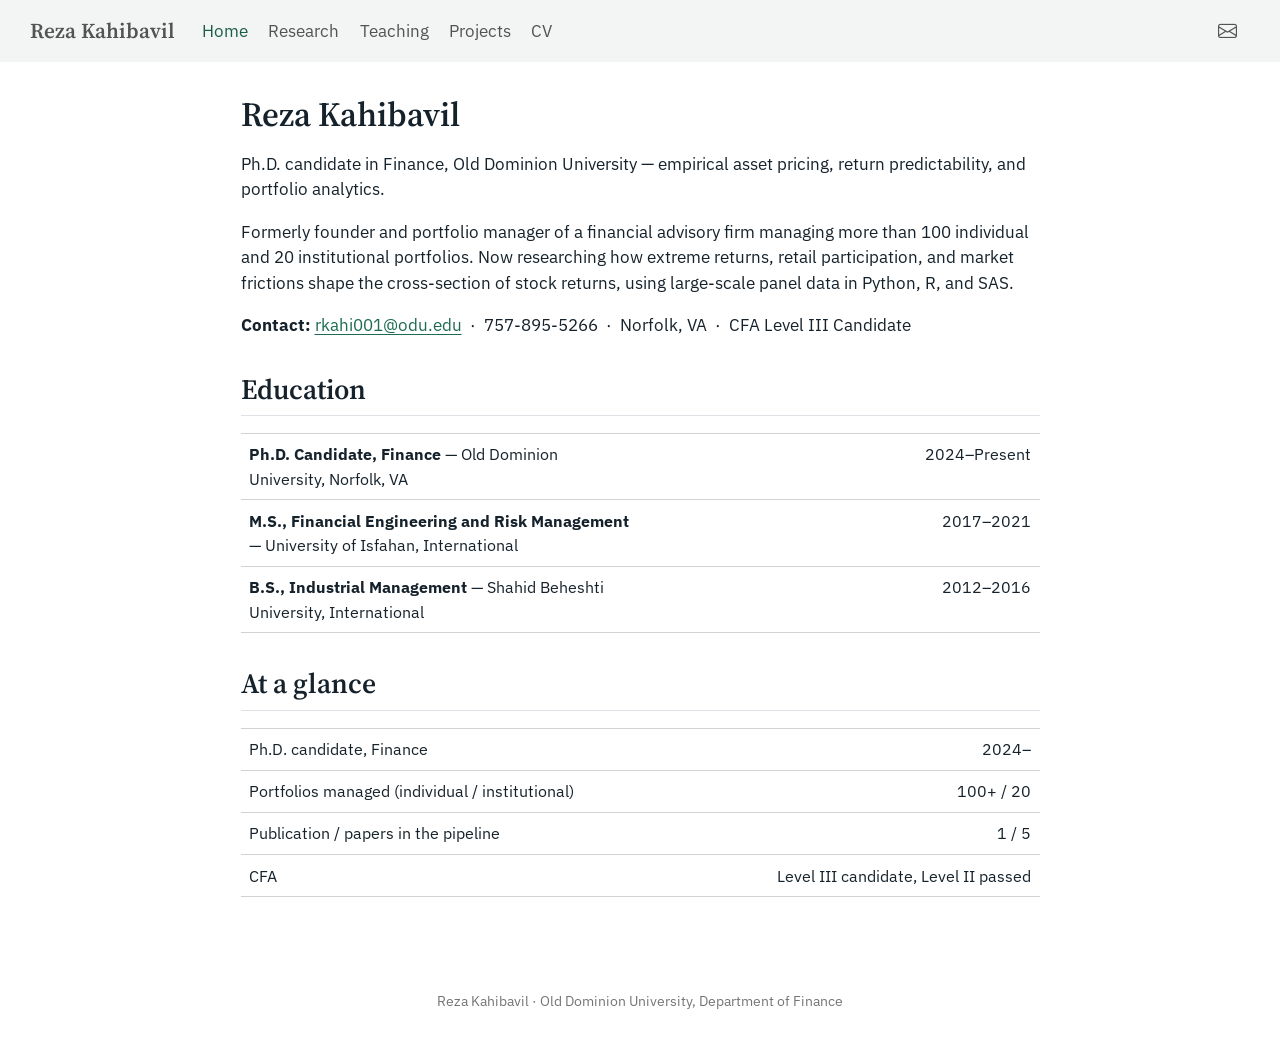
==== docs/index.html @ f3b3a1b4 "Initial site" ====
<!DOCTYPE html>
<html xmlns="http://www.w3.org/1999/xhtml" lang="en" xml:lang="en"><head>

<meta charset="utf-8">
<meta name="generator" content="quarto-1.10.18">

<meta name="viewport" content="width=device-width, initial-scale=1.0, user-scalable=yes">


<title>Reza Kahibavil</title>
<style>
/* Default styles provided by pandoc.
** See https://pandoc.org/MANUAL.html#variables-for-html for config info.
*/
span.smallcaps{font-variant: small-caps;}
div.columns{display: flex; gap: 1.5em;}
div.column{flex: auto;}
@media screen {
div.columns{gap: min(4vw, 1.5em);}
div.column{overflow-x: auto;}
}
div.hanging-indent{margin-left: 1.5em; text-indent: -1.5em;}
ul.task-list{list-style: none;}
ul.task-list li input[type="checkbox"] {
  width: 0.8em;
  margin: 0 0.8em 0.2em -1em; /* quarto-specific, see https://github.com/quarto-dev/quarto-cli/issues/4556 */ 
  vertical-align: middle;
}
</style>


<script src="site_libs/quarto-nav/quarto-nav.js"></script>
<script src="site_libs/quarto-nav/headroom.min.js"></script>
<script src="site_libs/clipboard/clipboard.min.js"></script>
<script src="site_libs/quarto-search/autocomplete.umd.js"></script>
<script src="site_libs/quarto-search/fuse.min.js"></script>
<script src="site_libs/quarto-search/quarto-search.js"></script>
<meta name="quarto:offset" content="./">
<script src="site_libs/quarto-html/quarto.js" type="module"></script>
<script src="site_libs/quarto-html/tabsets/tabsets.js" type="module"></script>
<script src="site_libs/quarto-html/popper.min.js"></script>
<script src="site_libs/quarto-html/tippy.umd.min.js"></script>
<script src="site_libs/quarto-html/anchor.min.js"></script>
<link href="site_libs/quarto-html/tippy.css" rel="stylesheet">
<link href="site_libs/quarto-html/quarto-syntax-highlighting-64a204ab8560d761af7679ceaba22944.css" rel="stylesheet" id="quarto-text-highlighting-styles">
<script src="site_libs/bootstrap/bootstrap.min.js"></script>
<link href="site_libs/bootstrap/bootstrap-icons.css" rel="stylesheet">
<link href="site_libs/bootstrap/bootstrap-29c59671ffebfe2203b3266ad9037d25.min.css" rel="stylesheet" append-hash="true" id="quarto-bootstrap" data-mode="light">
<script id="quarto-search-options" type="application/json">{
  "location": "navbar",
  "copy-button": false,
  "collapse-after": 3,
  "panel-placement": "end",
  "type": "overlay",
  "limit": 50,
  "keyboard-shortcut": [
    "f",
    "/",
    "s"
  ],
  "show-item-context": false,
  "language": {
    "search-no-results-text": "No results",
    "search-matching-documents-text": "matching documents",
    "search-copy-link-title": "Copy link to search",
    "search-hide-matches-text": "Hide additional matches",
    "search-more-match-text": "more match in this document",
    "search-more-matches-text": "more matches in this document",
    "search-clear-button-title": "Clear",
    "search-text-placeholder": "",
    "search-detached-cancel-button-title": "Cancel",
    "search-submit-button-title": "Submit",
    "search-label": "Search"
  }
}</script>


</head>

<body class="nav-fixed fullcontent quarto-light">

<div id="quarto-search-results"></div>
  <header id="quarto-header" class="headroom fixed-top">
    <nav class="navbar navbar-expand-lg " data-bs-theme="dark">
      <div class="navbar-container container-fluid">
      <div class="navbar-brand-container mx-auto">
    <a class="navbar-brand" href="./index.html">
    <span class="navbar-title">Reza Kahibavil</span>
    </a>
  </div>
            <div id="quarto-search" class="" title="Search"></div>
          <button class="navbar-toggler" type="button" data-bs-toggle="collapse" data-bs-target="#navbarCollapse" aria-controls="navbarCollapse" role="menu" aria-expanded="false" aria-label="Toggle navigation" onclick="if (window.quartoToggleHeadroom) { window.quartoToggleHeadroom(); }">
  <span class="navbar-toggler-icon"></span>
</button>
          <div class="collapse navbar-collapse" id="navbarCollapse">
            <ul class="navbar-nav navbar-nav-scroll me-auto">
  <li class="nav-item">
    <a class="nav-link active" href="./index.html" aria-current="page"> 
<span class="menu-text">Home</span></a>
  </li>  
  <li class="nav-item">
    <a class="nav-link" href="./research.html"> 
<span class="menu-text">Research</span></a>
  </li>  
  <li class="nav-item">
    <a class="nav-link" href="./teaching.html"> 
<span class="menu-text">Teaching</span></a>
  </li>  
  <li class="nav-item">
    <a class="nav-link" href="./projects.html"> 
<span class="menu-text">Projects</span></a>
  </li>  
  <li class="nav-item">
    <a class="nav-link" href="./cv.html"> 
<span class="menu-text">CV</span></a>
  </li>  
</ul>
            <ul class="navbar-nav navbar-nav-scroll ms-auto">
  <li class="nav-item compact">
    <a class="nav-link" href="mailto:rkahi001@odu.edu"> <i class="bi bi-envelope" role="img" aria-label="Email">
</i> 
<span class="menu-text"></span></a>
  </li>  
</ul>
          </div> <!-- /navcollapse -->
            <div class="quarto-navbar-tools">
</div>
      </div> <!-- /container-fluid -->
    </nav>
</header>
<!-- content -->
<div id="quarto-content" class="quarto-container page-columns page-rows-contents page-layout-article page-navbar">
<!-- sidebar -->
<!-- margin-sidebar -->
    
<!-- main -->
<main class="content" id="quarto-document-content">

<header id="title-block-header" class="quarto-title-block default">
<div class="quarto-title">
<h1 class="title">Reza Kahibavil</h1>
</div>



<div class="quarto-title-meta">

    
  
    
  </div>
  


</header>


<p>Ph.D.&nbsp;candidate in Finance, Old Dominion University — empirical asset pricing, return predictability, and portfolio analytics.</p>
<p>Formerly founder and portfolio manager of a financial advisory firm managing more than 100 individual and 20 institutional portfolios. Now researching how extreme returns, retail participation, and market frictions shape the cross-section of stock returns, using large-scale panel data in Python, R, and SAS.</p>
<p><strong>Contact:</strong> <a href="mailto:rkahi001@odu.edu">rkahi001@odu.edu</a> &nbsp;·&nbsp; 757-895-5266 &nbsp;·&nbsp; Norfolk, VA &nbsp;·&nbsp; CFA Level III Candidate</p>
<section id="education" class="level2">
<h2 class="anchored" data-anchor-id="education">Education</h2>
<table class="ledger-table caption-top table">
<colgroup>
<col style="width: 50%">
<col style="width: 50%">
</colgroup>
<tbody>
<tr class="odd">
<td style="text-align: left;"><strong>Ph.D.&nbsp;Candidate, Finance</strong> — Old Dominion University, Norfolk, VA</td>
<td style="text-align: right;">2024–Present</td>
</tr>
<tr class="even">
<td style="text-align: left;"><strong>M.S., Financial Engineering and Risk Management</strong> — University of Isfahan, International</td>
<td style="text-align: right;">2017–2021</td>
</tr>
<tr class="odd">
<td style="text-align: left;"><strong>B.S., Industrial Management</strong> — Shahid Beheshti University, International</td>
<td style="text-align: right;">2012–2016</td>
</tr>
</tbody>
</table>
</section>
<section id="at-a-glance" class="level2">
<h2 class="anchored" data-anchor-id="at-a-glance">At a glance</h2>
<table class="ledger-table caption-top table">
<tbody>
<tr class="odd">
<td style="text-align: left;">Ph.D.&nbsp;candidate, Finance</td>
<td style="text-align: right;">2024–</td>
</tr>
<tr class="even">
<td style="text-align: left;">Portfolios managed (individual / institutional)</td>
<td style="text-align: right;">100+ / 20</td>
</tr>
<tr class="odd">
<td style="text-align: left;">Publication / papers in the pipeline</td>
<td style="text-align: right;">1 / 5</td>
</tr>
<tr class="even">
<td style="text-align: left;">CFA</td>
<td style="text-align: right;">Level III candidate, Level II passed</td>
</tr>
</tbody>
</table>


</section>

</main> <!-- /main -->
<script id="quarto-html-after-body" type="application/javascript">
  window.document.addEventListener("DOMContentLoaded", function (event) {
    const icon = "";
    const anchorJS = new window.AnchorJS();
    anchorJS.options = {
      placement: 'right',
      icon: icon
    };
    anchorJS.add('.anchored');
    const isCodeAnnotation = (el) => {
      for (const clz of el.classList) {
        if (clz.startsWith('code-annotation-')) {                     
          return true;
        }
      }
      return false;
    }
    const onCopySuccess = function(e) {
      // button target
      const button = e.trigger;
      // don't keep focus
      button.blur();
      // flash "checked"
      button.classList.add('code-copy-button-checked');
      var currentTitle = button.getAttribute("title");
      button.setAttribute("title", "Copied!");
      let tooltip;
      if (window.bootstrap) {
        button.setAttribute("data-bs-toggle", "tooltip");
        button.setAttribute("data-bs-placement", "left");
        button.setAttribute("data-bs-title", "Copied!");
        tooltip = new bootstrap.Tooltip(button, 
          { trigger: "manual", 
            customClass: "code-copy-button-tooltip",
            offset: [0, -8]});
        tooltip.show();    
      }
      setTimeout(function() {
        if (tooltip) {
          tooltip.hide();
          button.removeAttribute("data-bs-title");
          button.removeAttribute("data-bs-toggle");
          button.removeAttribute("data-bs-placement");
        }
        button.setAttribute("title", currentTitle);
        button.classList.remove('code-copy-button-checked');
      }, 1000);
      // clear code selection
      e.clearSelection();
    }
    const getTextToCopy = function(trigger) {
      const outerScaffold = trigger.parentElement.cloneNode(true);
      const codeEl = outerScaffold.querySelector('code');
      for (const childEl of codeEl.children) {
        if (isCodeAnnotation(childEl)) {
          childEl.remove();
        }
      }
      return codeEl.innerText;
    }
    const clipboard = new window.ClipboardJS('.code-copy-button:not([data-in-quarto-modal])', {
      text: getTextToCopy
    });
    clipboard.on('success', onCopySuccess);
    if (window.document.getElementById('quarto-embedded-source-code-modal')) {
      const clipboardModal = new window.ClipboardJS('.code-copy-button[data-in-quarto-modal]', {
        text: getTextToCopy,
        container: window.document.getElementById('quarto-embedded-source-code-modal')
      });
      clipboardModal.on('success', onCopySuccess);
    }
      var localhostRegex = new RegExp(/^(?:http|https):\/\/localhost\:?[0-9]*\//);
      var mailtoRegex = new RegExp(/^mailto:/);
        var filterRegex = new RegExp("https:\/\/YOUR-GITHUB-USERNAME\.github\.io\/YOUR-REPO-NAME\/");
      var isInternal = (href) => {
          return filterRegex.test(href) || localhostRegex.test(href) || mailtoRegex.test(href);
      }
      // Inspect non-navigation links and adorn them if external
     var links = window.document.querySelectorAll('a[href]:not(.nav-link):not(.navbar-brand):not(.toc-action):not(.sidebar-link):not(.sidebar-item-toggle):not(.pagination-link):not(.no-external):not([aria-hidden]):not(.dropdown-item):not(.quarto-navigation-tool):not(.about-link)');
      for (var i=0; i<links.length; i++) {
        const link = links[i];
        if (!isInternal(link.href)) {
          // undo the damage that might have been done by quarto-nav.js in the case of
          // links that we want to consider external
          if (link.dataset.originalHref !== undefined) {
            link.href = link.dataset.originalHref;
          }
            // target, if specified
            link.setAttribute("target", "_blank");
            if (link.getAttribute("rel") === null) {
              link.setAttribute("rel", "noopener");
            }
        }
      }
    function tippyHover(el, contentFn, onTriggerFn, onUntriggerFn) {
      const config = {
        allowHTML: true,
        maxWidth: 500,
        delay: 100,
        arrow: false,
        appendTo: function(el) {
            return el.parentElement;
        },
        interactive: true,
        interactiveBorder: 10,
        theme: 'quarto',
        placement: 'bottom-start',
      };
      if (contentFn) {
        config.content = contentFn;
      }
      if (onTriggerFn) {
        config.onTrigger = onTriggerFn;
      }
      if (onUntriggerFn) {
        config.onUntrigger = onUntriggerFn;
      }
      window.tippy(el, config); 
    }
    const noterefs = window.document.querySelectorAll('a[role="doc-noteref"]');
    for (var i=0; i<noterefs.length; i++) {
      const ref = noterefs[i];
      tippyHover(ref, function() {
        // use id or data attribute instead here
        let href = ref.getAttribute('data-footnote-href') || ref.getAttribute('href');
        try { href = new URL(href).hash; } catch {}
        const id = href.replace(/^#\/?/, "");
        const note = window.document.getElementById(id);
        if (note) {
          return note.innerHTML;
        } else {
          return "";
        }
      });
    }
    const xrefs = window.document.querySelectorAll('a.quarto-xref');
    const processXRef = (id, note) => {
      // Strip column container classes
      const stripColumnClz = (el) => {
        el.classList.remove("page-full", "page-columns");
        if (el.children) {
          for (const child of el.children) {
            stripColumnClz(child);
          }
        }
      }
      stripColumnClz(note)
      if (id === null || id.startsWith('sec-')) {
        // Special case sections, only their first couple elements
        const container = document.createElement("div");
        if (note.children && note.children.length > 2) {
          container.appendChild(note.children[0].cloneNode(true));
          for (let i = 1; i < note.children.length; i++) {
            const child = note.children[i];
            if (child.tagName === "P" && child.innerText === "") {
              continue;
            } else {
              container.appendChild(child.cloneNode(true));
              break;
            }
          }
          if (window.Quarto?.typesetMath) {
            window.Quarto.typesetMath(container);
          }
          return container.innerHTML
        } else {
          if (window.Quarto?.typesetMath) {
            window.Quarto.typesetMath(note);
          }
          return note.innerHTML;
        }
      } else {
        // Remove any anchor links if they are present
        const anchorLink = note.querySelector('a.anchorjs-link');
        if (anchorLink) {
          anchorLink.remove();
        }
        if (window.Quarto?.typesetMath) {
          window.Quarto.typesetMath(note);
        }
        if (note.classList.contains("callout")) {
          return note.outerHTML;
        } else {
          return note.innerHTML;
        }
      }
    }
    for (var i=0; i<xrefs.length; i++) {
      const xref = xrefs[i];
      tippyHover(xref, undefined, function(instance) {
        instance.disable();
        let url = xref.getAttribute('href');
        let hash = undefined; 
        if (url.startsWith('#')) {
          hash = url;
        } else {
          try { hash = new URL(url).hash; } catch {}
        }
        if (hash) {
          const id = hash.replace(/^#\/?/, "");
          const note = window.document.getElementById(id);
          if (note !== null) {
            try {
              const html = processXRef(id, note.cloneNode(true));
              instance.setContent(html);
            } finally {
              instance.enable();
              instance.show();
            }
          } else {
            // See if we can fetch this
            fetch(url.split('#')[0])
            .then(res => res.text())
            .then(html => {
              const parser = new DOMParser();
              const htmlDoc = parser.parseFromString(html, "text/html");
              const note = htmlDoc.getElementById(id);
              if (note !== null) {
                const html = processXRef(id, note);
                instance.setContent(html);
              } 
            }).finally(() => {
              instance.enable();
              instance.show();
            });
          }
        } else {
          // See if we can fetch a full url (with no hash to target)
          // This is a special case and we should probably do some content thinning / targeting
          fetch(url)
          .then(res => res.text())
          .then(html => {
            const parser = new DOMParser();
            const htmlDoc = parser.parseFromString(html, "text/html");
            const note = htmlDoc.querySelector('main.content');
            if (note !== null) {
              // This should only happen for chapter cross references
              // (since there is no id in the URL)
              // remove the first header
              if (note.children.length > 0 && note.children[0].tagName === "HEADER") {
                note.children[0].remove();
              }
              const html = processXRef(null, note);
              instance.setContent(html);
            } 
          }).finally(() => {
            instance.enable();
            instance.show();
          });
        }
      }, function(instance) {
      });
    }
        let selectedAnnoteEl;
        const selectorForAnnotation = ( cell, annotation) => {
          let cellAttr = 'data-code-cell="' + cell + '"';
          let lineAttr = 'data-code-annotation="' +  annotation + '"';
          const selector = 'span[' + cellAttr + '][' + lineAttr + ']';
          return selector;
        }
        const selectCodeLines = (annoteEl) => {
          const doc = window.document;
          const targetCell = annoteEl.getAttribute("data-target-cell");
          const targetAnnotation = annoteEl.getAttribute("data-target-annotation");
          const annoteSpan = window.document.querySelector(selectorForAnnotation(targetCell, targetAnnotation));
          const lines = annoteSpan.getAttribute("data-code-lines").split(",");
          const lineIds = lines.map((line) => {
            return targetCell + "-" + line;
          })
          let top = null;
          let height = null;
          let parent = null;
          if (lineIds.length > 0) {
              //compute the position of the single el (top and bottom and make a div)
              const el = window.document.getElementById(lineIds[0]);
              top = el.offsetTop;
              height = el.offsetHeight;
              parent = el.parentElement.parentElement;
            if (lineIds.length > 1) {
              const lastEl = window.document.getElementById(lineIds[lineIds.length - 1]);
              const bottom = lastEl.offsetTop + lastEl.offsetHeight;
              height = bottom - top;
            }
            if (top !== null && height !== null && parent !== null) {
              // cook up a div (if necessary) and position it 
              let div = window.document.getElementById("code-annotation-line-highlight");
              if (div === null) {
                div = window.document.createElement("div");
                div.setAttribute("id", "code-annotation-line-highlight");
                div.style.position = 'absolute';
                parent.appendChild(div);
              }
              div.style.top = top - 2 + "px";
              div.style.height = height + 4 + "px";
              div.style.left = 0;
              let gutterDiv = window.document.getElementById("code-annotation-line-highlight-gutter");
              if (gutterDiv === null) {
                gutterDiv = window.document.createElement("div");
                gutterDiv.setAttribute("id", "code-annotation-line-highlight-gutter");
                gutterDiv.style.position = 'absolute';
                const codeCell = window.document.getElementById(targetCell);
                const gutter = codeCell.querySelector('.code-annotation-gutter');
                gutter.appendChild(gutterDiv);
              }
              gutterDiv.style.top = top - 2 + "px";
              gutterDiv.style.height = height + 4 + "px";
            }
            selectedAnnoteEl = annoteEl;
          }
        };
        const unselectCodeLines = () => {
          const elementsIds = ["code-annotation-line-highlight", "code-annotation-line-highlight-gutter"];
          elementsIds.forEach((elId) => {
            const div = window.document.getElementById(elId);
            if (div) {
              div.remove();
            }
          });
          selectedAnnoteEl = undefined;
        };
          // Handle positioning of the toggle
      window.addEventListener(
        "resize",
        throttle(() => {
          elRect = undefined;
          if (selectedAnnoteEl) {
            selectCodeLines(selectedAnnoteEl);
          }
        }, 10)
      );
      function throttle(fn, ms) {
      let throttle = false;
      let timer;
        return (...args) => {
          if(!throttle) { // first call gets through
              fn.apply(this, args);
              throttle = true;
          } else { // all the others get throttled
              if(timer) clearTimeout(timer); // cancel #2
              timer = setTimeout(() => {
                fn.apply(this, args);
                timer = throttle = false;
              }, ms);
          }
        };
      }
        // Attach click handler to the DT
        const annoteDls = window.document.querySelectorAll('dt[data-target-cell]');
        for (const annoteDlNode of annoteDls) {
          annoteDlNode.addEventListener('click', (event) => {
            const clickedEl = event.target;
            if (clickedEl !== selectedAnnoteEl) {
              unselectCodeLines();
              const activeEl = window.document.querySelector('dt[data-target-cell].code-annotation-active');
              if (activeEl) {
                activeEl.classList.remove('code-annotation-active');
              }
              selectCodeLines(clickedEl);
              clickedEl.classList.add('code-annotation-active');
            } else {
              // Unselect the line
              unselectCodeLines();
              clickedEl.classList.remove('code-annotation-active');
            }
          });
        }
    const findCites = (el) => {
      const parentEl = el.parentElement;
      if (parentEl) {
        const cites = parentEl.dataset.cites;
        if (cites) {
          return {
            el,
            cites: cites.split(' ')
          };
        } else {
          return findCites(el.parentElement)
        }
      } else {
        return undefined;
      }
    };
    var bibliorefs = window.document.querySelectorAll('a[role="doc-biblioref"]');
    for (var i=0; i<bibliorefs.length; i++) {
      const ref = bibliorefs[i];
      const citeInfo = findCites(ref);
      if (citeInfo) {
        tippyHover(citeInfo.el, function() {
          var popup = window.document.createElement('div');
          citeInfo.cites.forEach(function(cite) {
            var citeDiv = window.document.createElement('div');
            citeDiv.classList.add('hanging-indent');
            citeDiv.classList.add('csl-entry');
            var biblioDiv = window.document.getElementById('ref-' + cite);
            if (biblioDiv) {
              citeDiv.innerHTML = biblioDiv.innerHTML;
            }
            popup.appendChild(citeDiv);
          });
          return popup.innerHTML;
        });
      }
    }
  });
  </script>
</div> <!-- /content -->
<footer class="footer">
  <div class="nav-footer">
    <div class="nav-footer-left">
      &nbsp;
    </div>   
    <div class="nav-footer-center">
<p>Reza Kahibavil · Old Dominion University, Department of Finance</p>
</div>
    <div class="nav-footer-right">
      &nbsp;
    </div>
  </div>
</footer>




</body></html>
---- docs/site_libs/quarto-html/tippy.css ----
.tippy-box[data-animation=fade][data-state=hidden]{opacity:0}[data-tippy-root]{max-width:calc(100vw - 10px)}.tippy-box{position:relative;background-color:#333;color:#fff;border-radius:4px;font-size:14px;line-height:1.4;white-space:normal;outline:0;transition-property:transform,visibility,opacity}.tippy-box[data-placement^=top]>.tippy-arrow{bottom:0}.tippy-box[data-placement^=top]>.tippy-arrow:before{bottom:-7px;left:0;border-width:8px 8px 0;border-top-color:initial;transform-origin:center top}.tippy-box[data-placement^=bottom]>.tippy-arrow{top:0}.tippy-box[data-placement^=bottom]>.tippy-arrow:before{top:-7px;left:0;border-width:0 8px 8px;border-bottom-color:initial;transform-origin:center bottom}.tippy-box[data-placement^=left]>.tippy-arrow{right:0}.tippy-box[data-placement^=left]>.tippy-arrow:before{border-width:8px 0 8px 8px;border-left-color:initial;right:-7px;transform-origin:center left}.tippy-box[data-placement^=right]>.tippy-arrow{left:0}.tippy-box[data-placement^=right]>.tippy-arrow:before{left:-7px;border-width:8px 8px 8px 0;border-right-color:initial;transform-origin:center right}.tippy-box[data-inertia][data-state=visible]{transition-timing-function:cubic-bezier(.54,1.5,.38,1.11)}.tippy-arrow{width:16px;height:16px;color:#333}.tippy-arrow:before{content:"";position:absolute;border-color:transparent;border-style:solid}.tippy-content{position:relative;padding:5px 9px;z-index:1}
---- docs/site_libs/quarto-html/quarto-syntax-highlighting-64a204ab8560d761af7679ceaba22944.css ----
/* quarto syntax highlight colors */
:root {
  --quarto-hl-ot-color: #003B4F;
  --quarto-hl-at-color: #657422;
  --quarto-hl-ss-color: #20794D;
  --quarto-hl-an-color: #5E5E5E;
  --quarto-hl-fu-color: #4758AB;
  --quarto-hl-st-color: #20794D;
  --quarto-hl-cf-color: #003B4F;
  --quarto-hl-op-color: #5E5E5E;
  --quarto-hl-er-color: #AD0000;
  --quarto-hl-bn-color: #AD0000;
  --quarto-hl-al-color: #AD0000;
  --quarto-hl-va-color: #111111;
  --quarto-hl-bu-color: inherit;
  --quarto-hl-ex-color: inherit;
  --quarto-hl-pp-color: #AD0000;
  --quarto-hl-in-color: #5E5E5E;
  --quarto-hl-vs-color: #20794D;
  --quarto-hl-wa-color: #5E5E5E;
  --quarto-hl-do-color: #5E5E5E;
  --quarto-hl-im-color: #00769E;
  --quarto-hl-ch-color: #20794D;
  --quarto-hl-dt-color: #AD0000;
  --quarto-hl-fl-color: #AD0000;
  --quarto-hl-co-color: #5E5E5E;
  --quarto-hl-cv-color: #5E5E5E;
  --quarto-hl-cn-color: #8f5902;
  --quarto-hl-sc-color: #5E5E5E;
  --quarto-hl-dv-color: #AD0000;
  --quarto-hl-kw-color: #003B4F;
}

/* other quarto variables */
:root {
  --quarto-font-monospace: SFMono-Regular, Menlo, Monaco, Consolas, "Liberation Mono", "Courier New", monospace;
}

/* syntax highlight based on Pandoc's rules */
pre > code.sourceCode > span {
  color: #003B4F;
}

code.sourceCode > span {
  color: #003B4F;
}

div.sourceCode,
div.sourceCode pre.sourceCode {
  color: #003B4F;
}

/* Normal */
code span {
  color: #003B4F;
}

/* Alert */
code span.al {
  color: #AD0000;
  font-style: inherit;
}

/* Annotation */
code span.an {
  color: #5E5E5E;
  font-style: inherit;
}

/* Attribute */
code span.at {
  color: #657422;
  font-style: inherit;
}

/* BaseN */
code span.bn {
  color: #AD0000;
  font-style: inherit;
}

/* BuiltIn */
code span.bu {
  font-style: inherit;
}

/* ControlFlow */
code span.cf {
  color: #003B4F;
  font-weight: bold;
  font-style: inherit;
}

/* Char */
code span.ch {
  color: #20794D;
  font-style: inherit;
}

/* Constant */
code span.cn {
  color: #8f5902;
  font-style: inherit;
}

/* Comment */
code span.co {
  color: #5E5E5E;
  font-style: inherit;
}

/* CommentVar */
code span.cv {
  color: #5E5E5E;
  font-style: italic;
}

/* Documentation */
code span.do {
  color: #5E5E5E;
  font-style: italic;
}

/* DataType */
code span.dt {
  color: #AD0000;
  font-style: inherit;
}

/* DecVal */
code span.dv {
  color: #AD0000;
  font-style: inherit;
}

/* Error */
code span.er {
  color: #AD0000;
  font-style: inherit;
}

/* Extension */
code span.ex {
  font-style: inherit;
}

/* Float */
code span.fl {
  color: #AD0000;
  font-style: inherit;
}

/* Function */
code span.fu {
  color: #4758AB;
  font-style: inherit;
}

/* Import */
code span.im {
  color: #00769E;
  font-style: inherit;
}

/* Information */
code span.in {
  color: #5E5E5E;
  font-style: inherit;
}

/* Keyword */
code span.kw {
  color: #003B4F;
  font-weight: bold;
  font-style: inherit;
}

/* Operator */
code span.op {
  color: #5E5E5E;
  font-style: inherit;
}

/* Other */
code span.ot {
  color: #003B4F;
  font-style: inherit;
}

/* Preprocessor */
code span.pp {
  color: #AD0000;
  font-style: inherit;
}

/* SpecialChar */
code span.sc {
  color: #5E5E5E;
  font-style: inherit;
}

/* SpecialString */
code span.ss {
  color: #20794D;
  font-style: inherit;
}

/* String */
code span.st {
  color: #20794D;
  font-style: inherit;
}

/* Variable */
code span.va {
  color: #111111;
  font-style: inherit;
}

/* VerbatimString */
code span.vs {
  color: #20794D;
  font-style: inherit;
}

/* Warning */
code span.wa {
  color: #5E5E5E;
  font-style: italic;
}

.prevent-inlining {
  content: "</";
}

/*# sourceMappingURL=9d8d5bb603a83b8298b89080a598c93b.css.map */
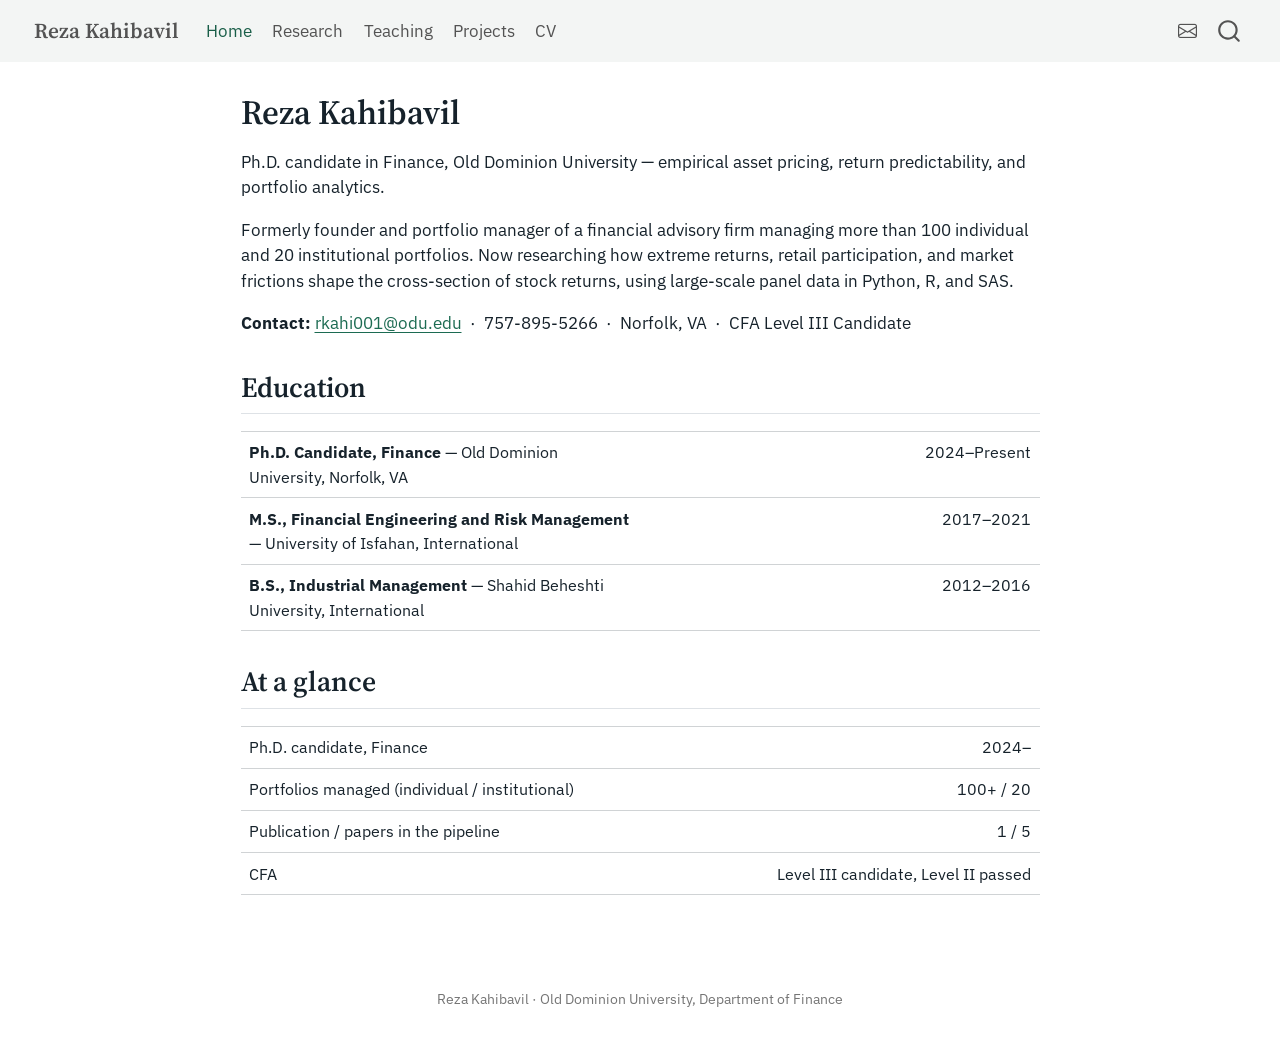
==== commit 922f368f: "describe what you added" ====
--- a/docs/index.html
+++ b/docs/index.html
@@ -2,23 +2,17 @@
 <html xmlns="http://www.w3.org/1999/xhtml" lang="en" xml:lang="en"><head>
 
 <meta charset="utf-8">
-<meta name="generator" content="quarto-1.10.18">
+<meta name="generator" content="quarto-1.8.24">
 
 <meta name="viewport" content="width=device-width, initial-scale=1.0, user-scalable=yes">
 
 
 <title>Reza Kahibavil</title>
 <style>
-/* Default styles provided by pandoc.
-** See https://pandoc.org/MANUAL.html#variables-for-html for config info.
-*/
+code{white-space: pre-wrap;}
 span.smallcaps{font-variant: small-caps;}
-div.columns{display: flex; gap: 1.5em;}
-div.column{flex: auto;}
-@media screen {
-div.columns{gap: min(4vw, 1.5em);}
-div.column{overflow-x: auto;}
-}
+div.columns{display: flex; gap: min(4vw, 1.5em);}
+div.column{flex: auto; overflow-x: auto;}
 div.hanging-indent{margin-left: 1.5em; text-indent: -1.5em;}
 ul.task-list{list-style: none;}
 ul.task-list li input[type="checkbox"] {
@@ -38,14 +32,15 @@
 <meta name="quarto:offset" content="./">
 <script src="site_libs/quarto-html/quarto.js" type="module"></script>
 <script src="site_libs/quarto-html/tabsets/tabsets.js" type="module"></script>
+<script src="site_libs/quarto-html/axe/axe-check.js" type="module"></script>
 <script src="site_libs/quarto-html/popper.min.js"></script>
 <script src="site_libs/quarto-html/tippy.umd.min.js"></script>
 <script src="site_libs/quarto-html/anchor.min.js"></script>
 <link href="site_libs/quarto-html/tippy.css" rel="stylesheet">
-<link href="site_libs/quarto-html/quarto-syntax-highlighting-64a204ab8560d761af7679ceaba22944.css" rel="stylesheet" id="quarto-text-highlighting-styles">
+<link href="site_libs/quarto-html/quarto-syntax-highlighting-dc55a5b9e770e841cd82e46aadbfb9b0.css" rel="stylesheet" id="quarto-text-highlighting-styles">
 <script src="site_libs/bootstrap/bootstrap.min.js"></script>
 <link href="site_libs/bootstrap/bootstrap-icons.css" rel="stylesheet">
-<link href="site_libs/bootstrap/bootstrap-29c59671ffebfe2203b3266ad9037d25.min.css" rel="stylesheet" append-hash="true" id="quarto-bootstrap" data-mode="light">
+<link href="site_libs/bootstrap/bootstrap-ebd883e054d9a2021d182822232bf3bd.min.css" rel="stylesheet" append-hash="true" id="quarto-bootstrap" data-mode="light">
 <script id="quarto-search-options" type="application/json">{
   "location": "navbar",
   "copy-button": false,
@@ -84,6 +79,8 @@
     <nav class="navbar navbar-expand-lg " data-bs-theme="dark">
       <div class="navbar-container container-fluid">
       <div class="navbar-brand-container mx-auto">
+    <a href="./index.html" class="navbar-brand navbar-brand-logo">
+    </a>
     <a class="navbar-brand" href="./index.html">
     <span class="navbar-title">Reza Kahibavil</span>
     </a>
--- a/docs/site_libs/quarto-html/quarto-syntax-highlighting-dc55a5b9e770e841cd82e46aadbfb9b0.css
+++ b/docs/site_libs/quarto-html/quarto-syntax-highlighting-dc55a5b9e770e841cd82e46aadbfb9b0.css
@@ -0,0 +1,236 @@
+/* quarto syntax highlight colors */
+:root {
+  --quarto-hl-ot-color: #003B4F;
+  --quarto-hl-at-color: #657422;
+  --quarto-hl-ss-color: #20794D;
+  --quarto-hl-an-color: #5E5E5E;
+  --quarto-hl-fu-color: #4758AB;
+  --quarto-hl-st-color: #20794D;
+  --quarto-hl-cf-color: #003B4F;
+  --quarto-hl-op-color: #5E5E5E;
+  --quarto-hl-er-color: #AD0000;
+  --quarto-hl-bn-color: #AD0000;
+  --quarto-hl-al-color: #AD0000;
+  --quarto-hl-va-color: #111111;
+  --quarto-hl-bu-color: inherit;
+  --quarto-hl-ex-color: inherit;
+  --quarto-hl-pp-color: #AD0000;
+  --quarto-hl-in-color: #5E5E5E;
+  --quarto-hl-vs-color: #20794D;
+  --quarto-hl-wa-color: #5E5E5E;
+  --quarto-hl-do-color: #5E5E5E;
+  --quarto-hl-im-color: #00769E;
+  --quarto-hl-ch-color: #20794D;
+  --quarto-hl-dt-color: #AD0000;
+  --quarto-hl-fl-color: #AD0000;
+  --quarto-hl-co-color: #5E5E5E;
+  --quarto-hl-cv-color: #5E5E5E;
+  --quarto-hl-cn-color: #8f5902;
+  --quarto-hl-sc-color: #5E5E5E;
+  --quarto-hl-dv-color: #AD0000;
+  --quarto-hl-kw-color: #003B4F;
+}
+
+/* other quarto variables */
+:root {
+  --quarto-font-monospace: SFMono-Regular, Menlo, Monaco, Consolas, "Liberation Mono", "Courier New", monospace;
+}
+
+/* syntax highlight based on Pandoc's rules */
+pre > code.sourceCode > span {
+  color: #003B4F;
+}
+
+code.sourceCode > span {
+  color: #003B4F;
+}
+
+div.sourceCode,
+div.sourceCode pre.sourceCode {
+  color: #003B4F;
+}
+
+/* Normal */
+code span {
+  color: #003B4F;
+}
+
+/* Alert */
+code span.al {
+  color: #AD0000;
+  font-style: inherit;
+}
+
+/* Annotation */
+code span.an {
+  color: #5E5E5E;
+  font-style: inherit;
+}
+
+/* Attribute */
+code span.at {
+  color: #657422;
+  font-style: inherit;
+}
+
+/* BaseN */
+code span.bn {
+  color: #AD0000;
+  font-style: inherit;
+}
+
+/* BuiltIn */
+code span.bu {
+  font-style: inherit;
+}
+
+/* ControlFlow */
+code span.cf {
+  color: #003B4F;
+  font-weight: bold;
+  font-style: inherit;
+}
+
+/* Char */
+code span.ch {
+  color: #20794D;
+  font-style: inherit;
+}
+
+/* Constant */
+code span.cn {
+  color: #8f5902;
+  font-style: inherit;
+}
+
+/* Comment */
+code span.co {
+  color: #5E5E5E;
+  font-style: inherit;
+}
+
+/* CommentVar */
+code span.cv {
+  color: #5E5E5E;
+  font-style: italic;
+}
+
+/* Documentation */
+code span.do {
+  color: #5E5E5E;
+  font-style: italic;
+}
+
+/* DataType */
+code span.dt {
+  color: #AD0000;
+  font-style: inherit;
+}
+
+/* DecVal */
+code span.dv {
+  color: #AD0000;
+  font-style: inherit;
+}
+
+/* Error */
+code span.er {
+  color: #AD0000;
+  font-style: inherit;
+}
+
+/* Extension */
+code span.ex {
+  font-style: inherit;
+}
+
+/* Float */
+code span.fl {
+  color: #AD0000;
+  font-style: inherit;
+}
+
+/* Function */
+code span.fu {
+  color: #4758AB;
+  font-style: inherit;
+}
+
+/* Import */
+code span.im {
+  color: #00769E;
+  font-style: inherit;
+}
+
+/* Information */
+code span.in {
+  color: #5E5E5E;
+  font-style: inherit;
+}
+
+/* Keyword */
+code span.kw {
+  color: #003B4F;
+  font-weight: bold;
+  font-style: inherit;
+}
+
+/* Operator */
+code span.op {
+  color: #5E5E5E;
+  font-style: inherit;
+}
+
+/* Other */
+code span.ot {
+  color: #003B4F;
+  font-style: inherit;
+}
+
+/* Preprocessor */
+code span.pp {
+  color: #AD0000;
+  font-style: inherit;
+}
+
+/* SpecialChar */
+code span.sc {
+  color: #5E5E5E;
+  font-style: inherit;
+}
+
+/* SpecialString */
+code span.ss {
+  color: #20794D;
+  font-style: inherit;
+}
+
+/* String */
+code span.st {
+  color: #20794D;
+  font-style: inherit;
+}
+
+/* Variable */
+code span.va {
+  color: #111111;
+  font-style: inherit;
+}
+
+/* VerbatimString */
+code span.vs {
+  color: #20794D;
+  font-style: inherit;
+}
+
+/* Warning */
+code span.wa {
+  color: #5E5E5E;
+  font-style: italic;
+}
+
+.prevent-inlining {
+  content: "</";
+}
+
+/*# sourceMappingURL=21f0b8dca5c347bd0a806dc2ce2adfe3.css.map */
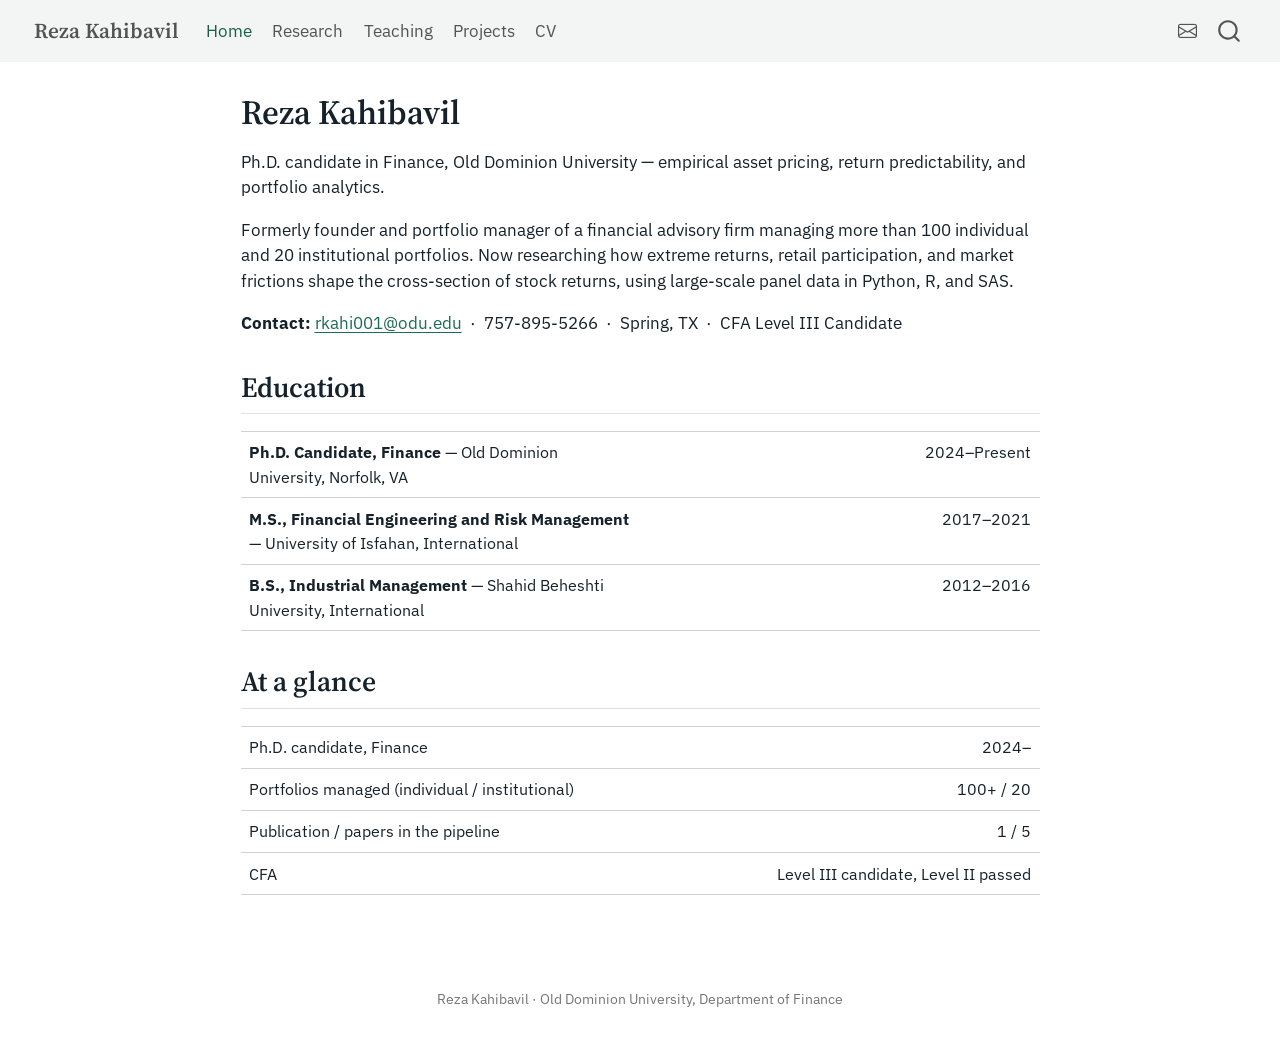
==== commit 999147fe: "Add papers with abstracts, chapters 10 and 12, syllabus" ====
--- a/docs/index.html
+++ b/docs/index.html
@@ -40,7 +40,7 @@
 <link href="site_libs/quarto-html/quarto-syntax-highlighting-dc55a5b9e770e841cd82e46aadbfb9b0.css" rel="stylesheet" id="quarto-text-highlighting-styles">
 <script src="site_libs/bootstrap/bootstrap.min.js"></script>
 <link href="site_libs/bootstrap/bootstrap-icons.css" rel="stylesheet">
-<link href="site_libs/bootstrap/bootstrap-ebd883e054d9a2021d182822232bf3bd.min.css" rel="stylesheet" append-hash="true" id="quarto-bootstrap" data-mode="light">
+<link href="site_libs/bootstrap/bootstrap-ba076bffc1203888888d5429547e9f0f.min.css" rel="stylesheet" append-hash="true" id="quarto-bootstrap" data-mode="light">
 <script id="quarto-search-options" type="application/json">{
   "location": "navbar",
   "copy-button": false,
@@ -154,7 +154,7 @@
 
 <p>Ph.D.&nbsp;candidate in Finance, Old Dominion University — empirical asset pricing, return predictability, and portfolio analytics.</p>
 <p>Formerly founder and portfolio manager of a financial advisory firm managing more than 100 individual and 20 institutional portfolios. Now researching how extreme returns, retail participation, and market frictions shape the cross-section of stock returns, using large-scale panel data in Python, R, and SAS.</p>
-<p><strong>Contact:</strong> <a href="mailto:rkahi001@odu.edu">rkahi001@odu.edu</a> &nbsp;·&nbsp; 757-895-5266 &nbsp;·&nbsp; Norfolk, VA &nbsp;·&nbsp; CFA Level III Candidate</p>
+<p><strong>Contact:</strong> <a href="mailto:rkahi001@odu.edu">rkahi001@odu.edu</a> &nbsp;·&nbsp; 757-895-5266 &nbsp;·&nbsp; Spring, TX &nbsp;·&nbsp; CFA Level III Candidate</p>
 <section id="education" class="level2">
 <h2 class="anchored" data-anchor-id="education">Education</h2>
 <table class="ledger-table caption-top table">
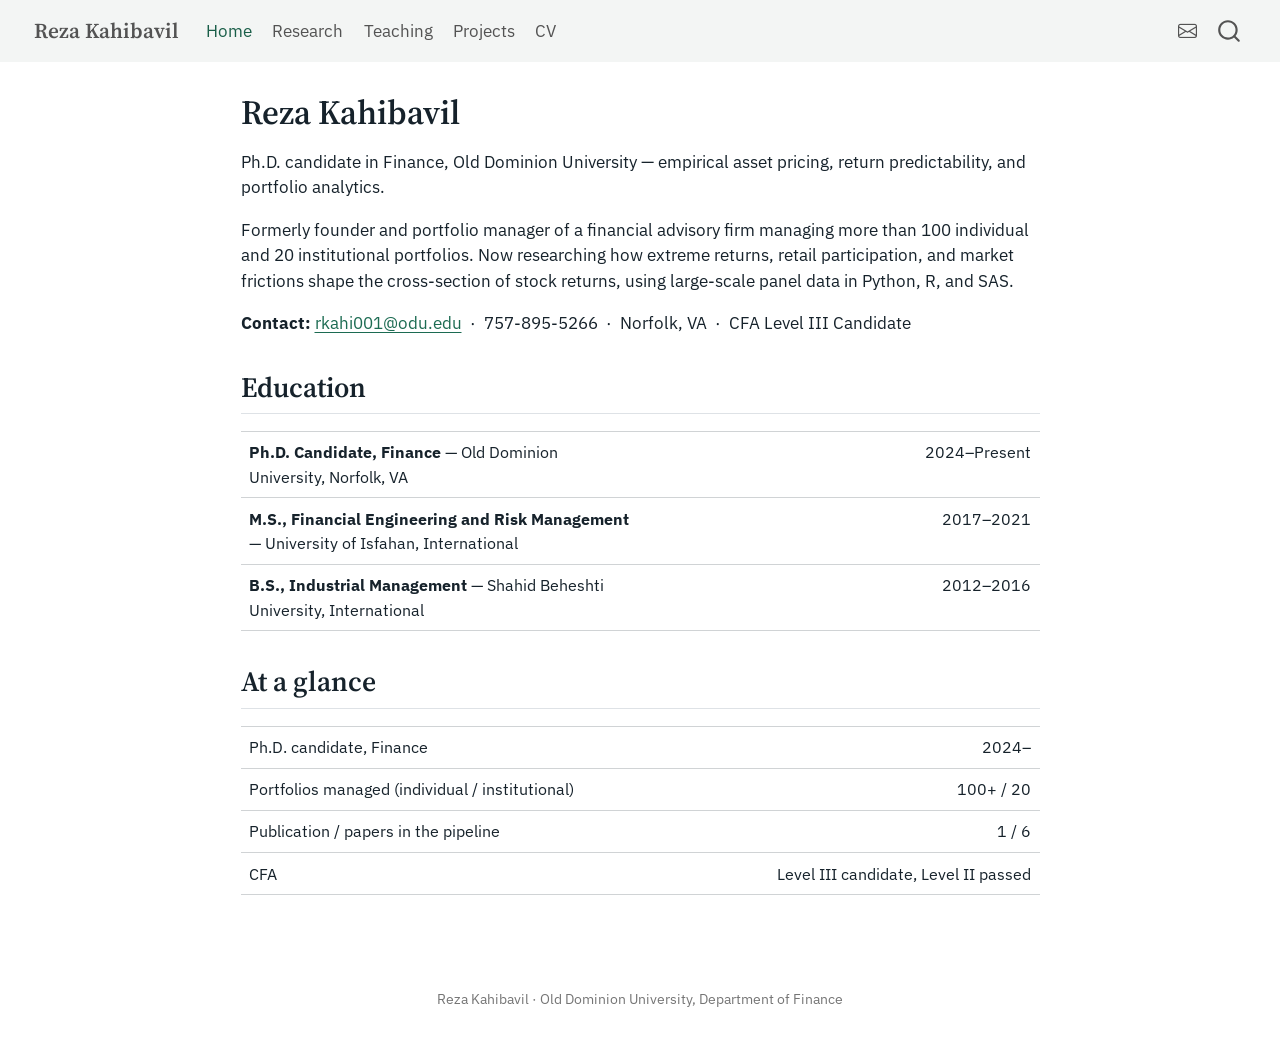
==== commit 6156ae5e: "Real resume download, social preview tags, favicon" ====
--- a/docs/index.html
+++ b/docs/index.html
@@ -30,6 +30,7 @@
 <script src="site_libs/quarto-search/fuse.min.js"></script>
 <script src="site_libs/quarto-search/quarto-search.js"></script>
 <meta name="quarto:offset" content="./">
+<link href="./assets/favicon.svg" rel="icon" type="image/svg+xml">
 <script src="site_libs/quarto-html/quarto.js" type="module"></script>
 <script src="site_libs/quarto-html/tabsets/tabsets.js" type="module"></script>
 <script src="site_libs/quarto-html/axe/axe-check.js" type="module"></script>
@@ -70,6 +71,12 @@
 }</script>
 
 
+<meta property="og:title" content="Reza Kahibavil">
+<meta property="og:description" content="Ph.D.&nbsp;candidate in Finance at Old Dominion University — empirical asset pricing, return predictability, and portfolio analytics.">
+<meta property="og:site_name" content="Reza Kahibavil">
+<meta name="twitter:title" content="Reza Kahibavil">
+<meta name="twitter:description" content="Ph.D.&nbsp;candidate in Finance at Old Dominion University — empirical asset pricing, return predictability, and portfolio analytics.">
+<meta name="twitter:card" content="summary">
 </head>
 
 <body class="nav-fixed fullcontent quarto-light">
@@ -154,7 +161,7 @@
 
 <p>Ph.D.&nbsp;candidate in Finance, Old Dominion University — empirical asset pricing, return predictability, and portfolio analytics.</p>
 <p>Formerly founder and portfolio manager of a financial advisory firm managing more than 100 individual and 20 institutional portfolios. Now researching how extreme returns, retail participation, and market frictions shape the cross-section of stock returns, using large-scale panel data in Python, R, and SAS.</p>
-<p><strong>Contact:</strong> <a href="mailto:rkahi001@odu.edu">rkahi001@odu.edu</a> &nbsp;·&nbsp; 757-895-5266 &nbsp;·&nbsp; Spring, TX &nbsp;·&nbsp; CFA Level III Candidate</p>
+<p><strong>Contact:</strong> <a href="mailto:rkahi001@odu.edu">rkahi001@odu.edu</a> &nbsp;·&nbsp; 757-895-5266 &nbsp;·&nbsp; Norfolk, VA &nbsp;·&nbsp; CFA Level III Candidate</p>
 <section id="education" class="level2">
 <h2 class="anchored" data-anchor-id="education">Education</h2>
 <table class="ledger-table caption-top table">
@@ -192,7 +199,7 @@
 </tr>
 <tr class="odd">
 <td style="text-align: left;">Publication / papers in the pipeline</td>
-<td style="text-align: right;">1 / 5</td>
+<td style="text-align: right;">1 / 6</td>
 </tr>
 <tr class="even">
 <td style="text-align: left;">CFA</td>
@@ -278,7 +285,7 @@
     }
       var localhostRegex = new RegExp(/^(?:http|https):\/\/localhost\:?[0-9]*\//);
       var mailtoRegex = new RegExp(/^mailto:/);
-        var filterRegex = new RegExp("https:\/\/YOUR-GITHUB-USERNAME\.github\.io\/YOUR-REPO-NAME\/");
+        var filterRegex = new RegExp("https:\/\/rezzza93\.github\.io\/Reza_Site\/");
       var isInternal = (href) => {
           return filterRegex.test(href) || localhostRegex.test(href) || mailtoRegex.test(href);
       }
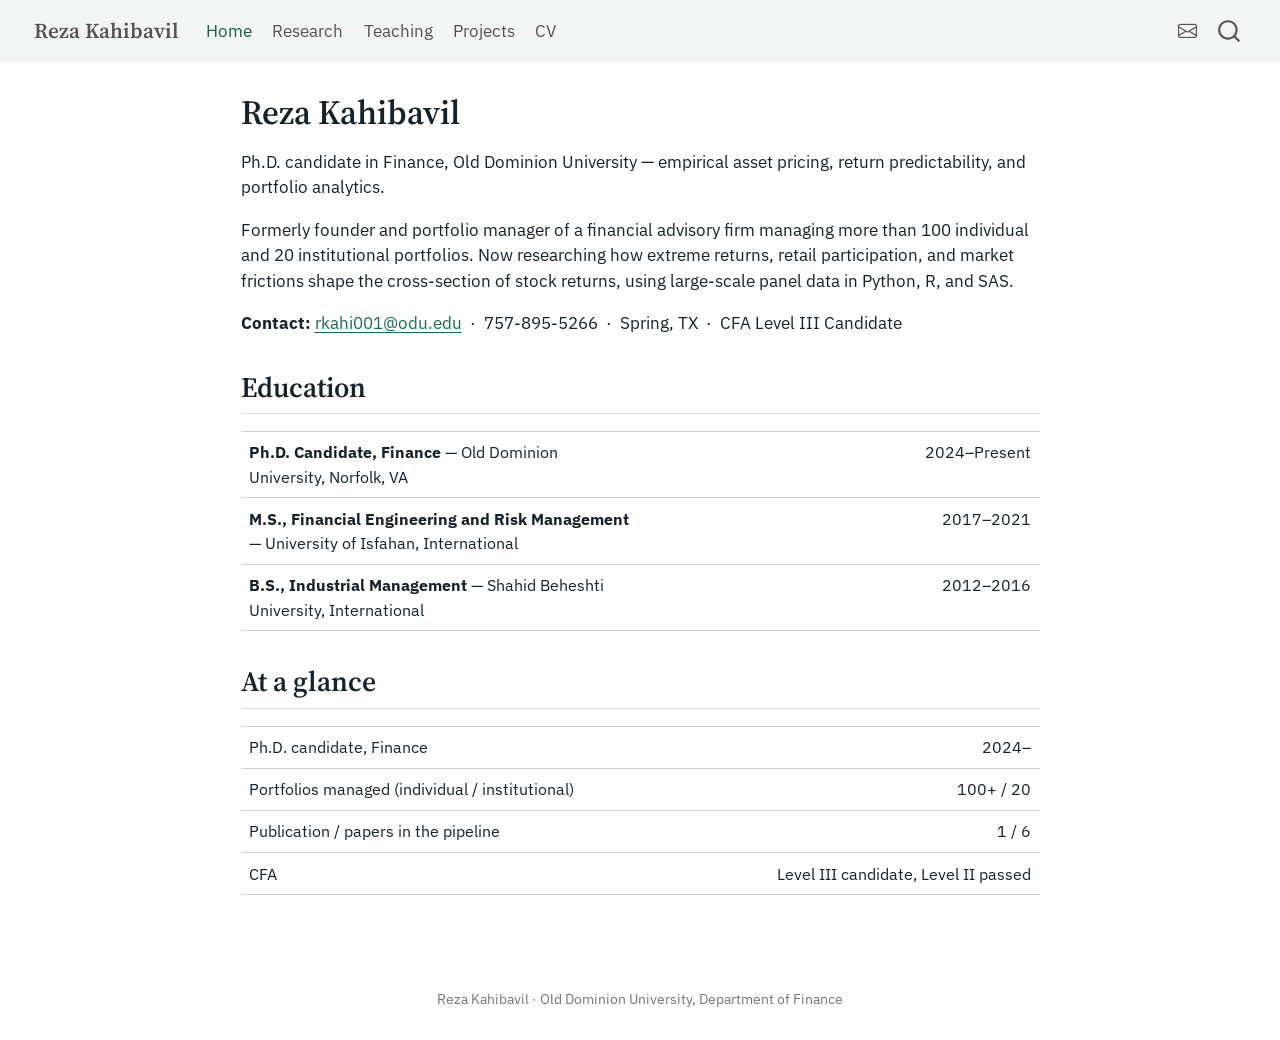
==== commit abd2ab25: "Fix home page location to Spring, TX" ====
--- a/docs/index.html
+++ b/docs/index.html
@@ -161,7 +161,7 @@
 
 <p>Ph.D.&nbsp;candidate in Finance, Old Dominion University — empirical asset pricing, return predictability, and portfolio analytics.</p>
 <p>Formerly founder and portfolio manager of a financial advisory firm managing more than 100 individual and 20 institutional portfolios. Now researching how extreme returns, retail participation, and market frictions shape the cross-section of stock returns, using large-scale panel data in Python, R, and SAS.</p>
-<p><strong>Contact:</strong> <a href="mailto:rkahi001@odu.edu">rkahi001@odu.edu</a> &nbsp;·&nbsp; 757-895-5266 &nbsp;·&nbsp; Norfolk, VA &nbsp;·&nbsp; CFA Level III Candidate</p>
+<p><strong>Contact:</strong> <a href="mailto:rkahi001@odu.edu">rkahi001@odu.edu</a> &nbsp;·&nbsp; 757-895-5266 &nbsp;·&nbsp; Spring, TX &nbsp;·&nbsp; CFA Level III Candidate</p>
 <section id="education" class="level2">
 <h2 class="anchored" data-anchor-id="education">Education</h2>
 <table class="ledger-table caption-top table">
